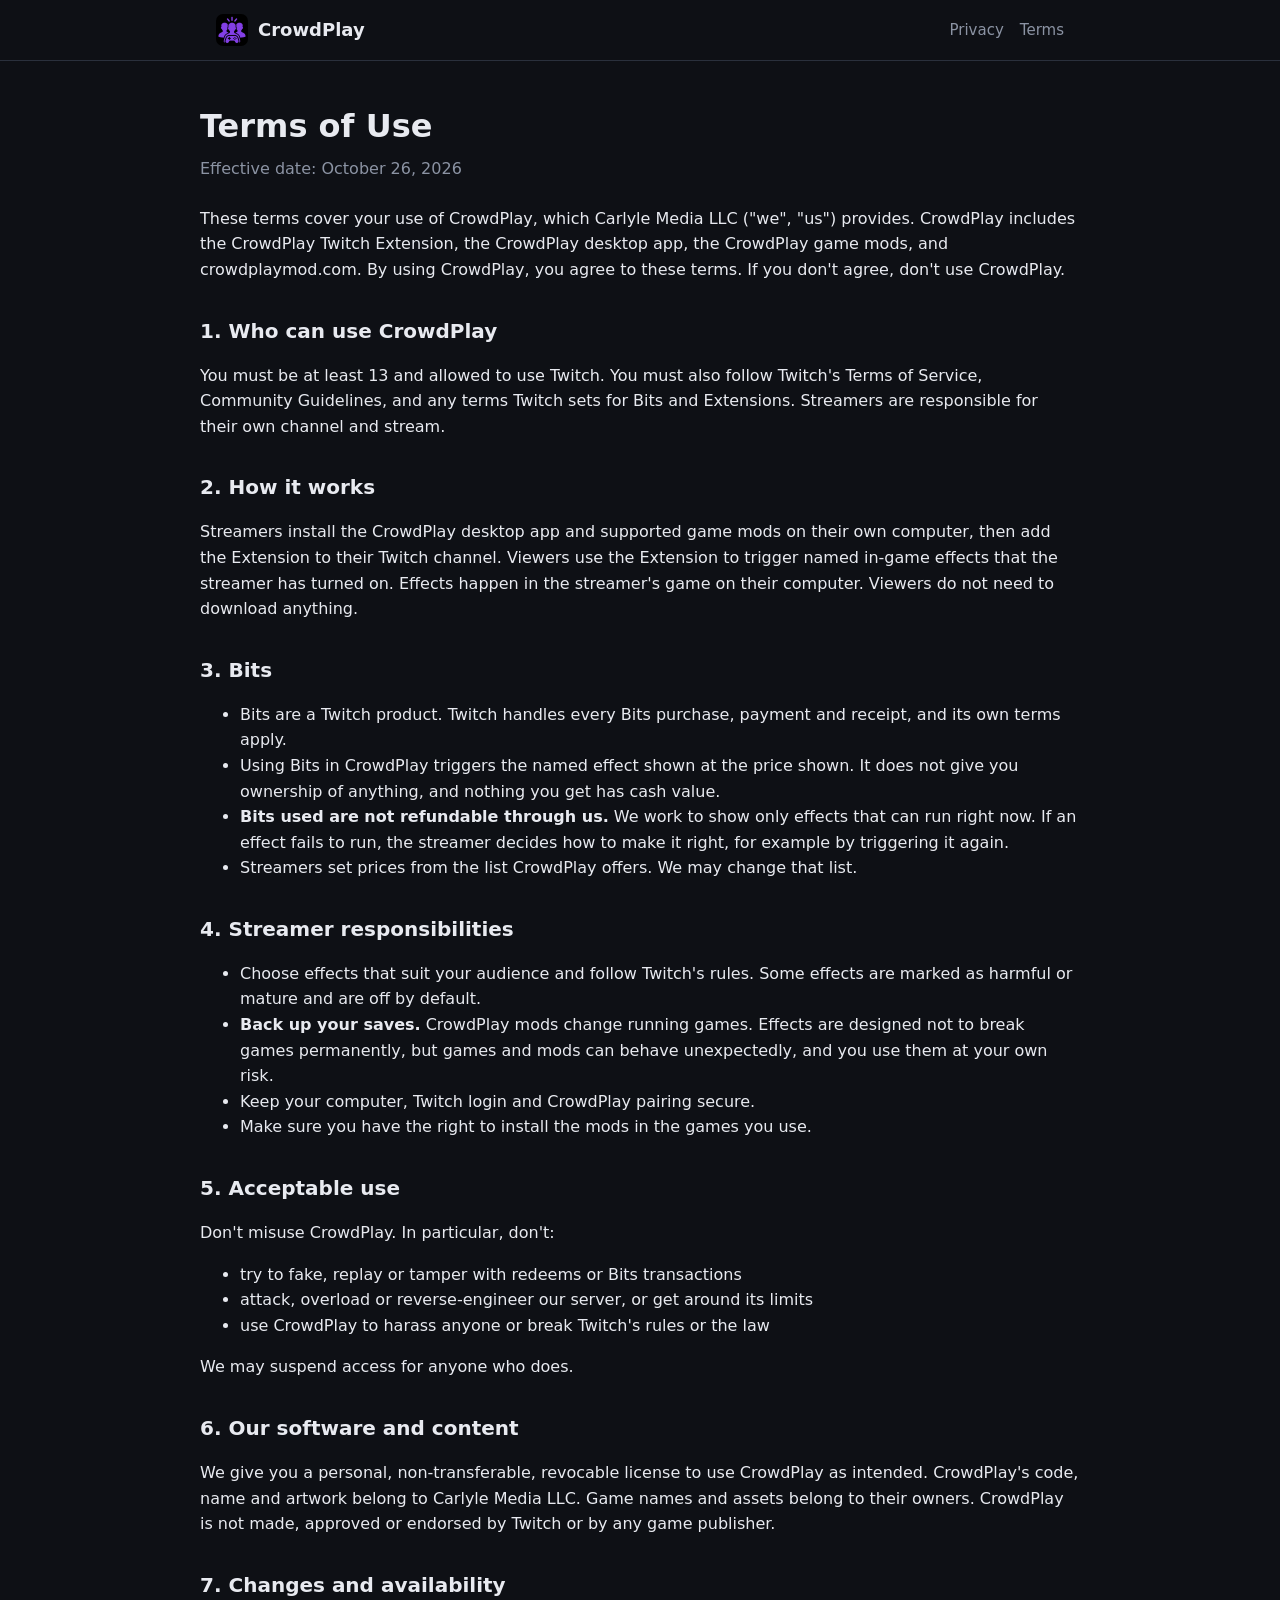
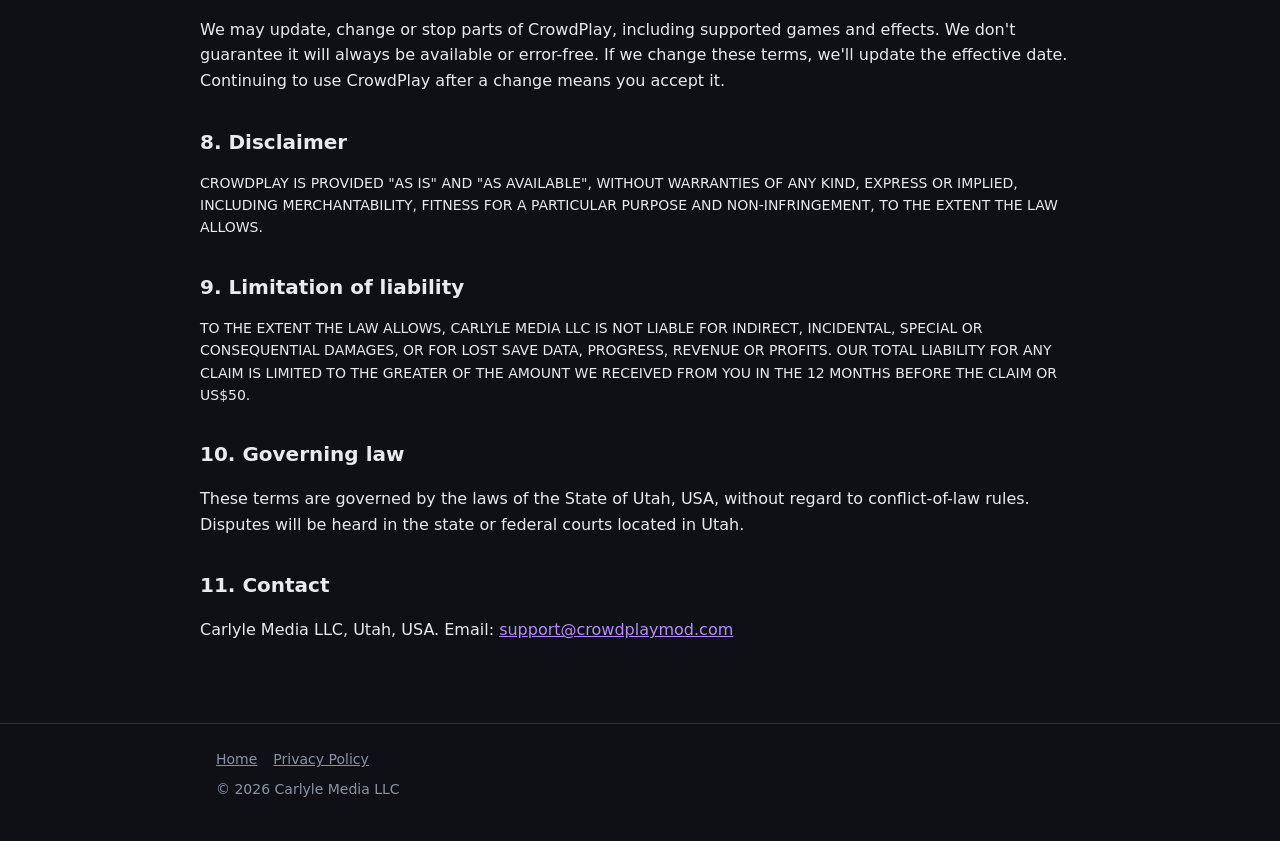
==== terms.html @ 8b581912 "Add files via upload" ====
<!doctype html>
<html lang="en">
<head>
  <meta charset="utf-8">
  <meta name="viewport" content="width=device-width, initial-scale=1">
  <title>Terms of Use · CrowdPlay</title>
  <link rel="icon" type="image/png" href="favicon.png">
  <link rel="apple-touch-icon" href="apple-touch-icon.png">
  <link rel="stylesheet" href="style.css">
</head>
<body>
  <header class="site">
    <div class="wrap">
      <a class="brand" href="./"><img src="favicon.png" alt=""> CrowdPlay</a>
      <nav><a href="privacy.html">Privacy</a><a href="terms.html">Terms</a></nav>
    </div>
  </header>

  <main class="wrap legal">
    <h1>Terms of Use</h1>
    <p class="effective">Effective date: October 26, 2026</p>

    <p>These terms cover your use of CrowdPlay, which Carlyle Media LLC ("we", "us") provides. CrowdPlay includes the CrowdPlay Twitch Extension, the CrowdPlay desktop app, the CrowdPlay game mods, and crowdplaymod.com. By using CrowdPlay, you agree to these terms. If you don't agree, don't use CrowdPlay.</p>

    <h2>1. Who can use CrowdPlay</h2>
    <p>You must be at least 13 and allowed to use Twitch. You must also follow Twitch's Terms of Service, Community Guidelines, and any terms Twitch sets for Bits and Extensions. Streamers are responsible for their own channel and stream.</p>

    <h2>2. How it works</h2>
    <p>Streamers install the CrowdPlay desktop app and supported game mods on their own computer, then add the Extension to their Twitch channel. Viewers use the Extension to trigger named in-game effects that the streamer has turned on. Effects happen in the streamer's game on their computer. Viewers do not need to download anything.</p>

    <h2>3. Bits</h2>
    <ul>
      <li>Bits are a Twitch product. Twitch handles every Bits purchase, payment and receipt, and its own terms apply.</li>
      <li>Using Bits in CrowdPlay triggers the named effect shown at the price shown. It does not give you ownership of anything, and nothing you get has cash value.</li>
      <li><strong>Bits used are not refundable through us.</strong> We work to show only effects that can run right now. If an effect fails to run, the streamer decides how to make it right, for example by triggering it again.</li>
      <li>Streamers set prices from the list CrowdPlay offers. We may change that list.</li>
    </ul>

    <h2>4. Streamer responsibilities</h2>
    <ul>
      <li>Choose effects that suit your audience and follow Twitch's rules. Some effects are marked as harmful or mature and are off by default.</li>
      <li><strong>Back up your saves.</strong> CrowdPlay mods change running games. Effects are designed not to break games permanently, but games and mods can behave unexpectedly, and you use them at your own risk.</li>
      <li>Keep your computer, Twitch login and CrowdPlay pairing secure.</li>
      <li>Make sure you have the right to install the mods in the games you use.</li>
    </ul>

    <h2>5. Acceptable use</h2>
    <p>Don't misuse CrowdPlay. In particular, don't:</p>
    <ul>
      <li>try to fake, replay or tamper with redeems or Bits transactions</li>
      <li>attack, overload or reverse-engineer our server, or get around its limits</li>
      <li>use CrowdPlay to harass anyone or break Twitch's rules or the law</li>
    </ul>
    <p>We may suspend access for anyone who does.</p>

    <h2>6. Our software and content</h2>
    <p>We give you a personal, non-transferable, revocable license to use CrowdPlay as intended. CrowdPlay's code, name and artwork belong to Carlyle Media LLC. Game names and assets belong to their owners. CrowdPlay is not made, approved or endorsed by Twitch or by any game publisher.</p>

    <h2>7. Changes and availability</h2>
    <p>We may update, change or stop parts of CrowdPlay, including supported games and effects. We don't guarantee it will always be available or error-free. If we change these terms, we'll update the effective date. Continuing to use CrowdPlay after a change means you accept it.</p>

    <h2>8. Disclaimer</h2>
    <p class="caps">CROWDPLAY IS PROVIDED "AS IS" AND "AS AVAILABLE", WITHOUT WARRANTIES OF ANY KIND, EXPRESS OR IMPLIED, INCLUDING MERCHANTABILITY, FITNESS FOR A PARTICULAR PURPOSE AND NON-INFRINGEMENT, TO THE EXTENT THE LAW ALLOWS.</p>

    <h2>9. Limitation of liability</h2>
    <p class="caps">TO THE EXTENT THE LAW ALLOWS, CARLYLE MEDIA LLC IS NOT LIABLE FOR INDIRECT, INCIDENTAL, SPECIAL OR CONSEQUENTIAL DAMAGES, OR FOR LOST SAVE DATA, PROGRESS, REVENUE OR PROFITS. OUR TOTAL LIABILITY FOR ANY CLAIM IS LIMITED TO THE GREATER OF THE AMOUNT WE RECEIVED FROM YOU IN THE 12 MONTHS BEFORE THE CLAIM OR US$50.</p>

    <h2>10. Governing law</h2>
    <p>These terms are governed by the laws of the State of Utah, USA, without regard to conflict-of-law rules. Disputes will be heard in the state or federal courts located in Utah.</p>

    <h2>11. Contact</h2>
    <p>Carlyle Media LLC, Utah, USA. Email: <a href="mailto:support@crowdplaymod.com">support@crowdplaymod.com</a></p>
  </main>

  <footer class="site">
    <div class="wrap">
      <a href="./">Home</a><a href="privacy.html">Privacy Policy</a>
      <p>© 2026 Carlyle Media LLC</p>
    </div>
  </footer>
</body>
</html>
---- style.css ----
:root {
  --bg: #0e1015;
  --surface: #171b23;
  --border: #2a303c;
  --text: #e8eaf0;
  --muted: #8b93a3;
  --accent: #833fe6;
  --accent-text: #b48cff;
  --radius: 10px;
}

* { box-sizing: border-box; }

html { -webkit-text-size-adjust: 100%; }

body {
  margin: 0;
  background: var(--bg);
  color: var(--text);
  font: 16px/1.6 system-ui, -apple-system, "Segoe UI", Roboto, sans-serif;
}

a { color: var(--accent-text); }
a:hover { color: #fff; }

.wrap {
  max-width: 880px;
  margin: 0 auto;
  padding: 0 16px;
}

header.site {
  border-bottom: 1px solid var(--border);
}
header.site .wrap {
  display: flex;
  align-items: center;
  justify-content: space-between;
  gap: 16px;
  padding-top: 14px;
  padding-bottom: 14px;
}
.brand {
  display: flex;
  align-items: center;
  gap: 10px;
  color: var(--text);
  text-decoration: none;
  font-weight: 700;
  font-size: 18px;
}
.brand img { width: 32px; height: 32px; border-radius: 7px; }
nav a {
  color: var(--muted);
  text-decoration: none;
  margin-left: 16px;
  font-size: 15px;
}
nav a:hover { color: var(--text); }

.hero {
  text-align: center;
  padding: 64px 0 40px;
}
.hero img { width: 120px; height: 120px; border-radius: 24px; }
.hero h1 {
  font-size: clamp(30px, 6vw, 46px);
  line-height: 1.15;
  margin: 24px 0 12px;
}
.hero p {
  color: var(--muted);
  font-size: 18px;
  max-width: 600px;
  margin: 0 auto;
}
.pill {
  display: inline-block;
  margin-top: 24px;
  padding: 6px 14px;
  border-radius: 999px;
  background: rgba(131, 63, 230, 0.16);
  color: var(--accent-text);
  font-size: 14px;
  font-weight: 600;
}

section { padding: 32px 0; }
section h2 { font-size: 24px; margin: 0 0 16px; }

.steps {
  display: grid;
  grid-template-columns: repeat(auto-fit, minmax(220px, 1fr));
  gap: 16px;
}
.card {
  background: var(--surface);
  border: 1px solid var(--border);
  border-radius: var(--radius);
  padding: 20px;
}
.card h3 { margin: 0 0 6px; font-size: 17px; }
.card p { margin: 0; color: var(--muted); font-size: 15px; }
.num {
  display: inline-flex;
  align-items: center;
  justify-content: center;
  width: 28px;
  height: 28px;
  border-radius: 50%;
  background: var(--accent);
  color: #fff;
  font-weight: 700;
  font-size: 14px;
  margin-bottom: 10px;
}

.games {
  display: flex;
  flex-wrap: wrap;
  gap: 10px;
  padding: 0;
  margin: 0;
  list-style: none;
}
.games li {
  background: var(--surface);
  border: 1px solid var(--border);
  border-radius: 999px;
  padding: 6px 14px;
  font-size: 15px;
}

.legal { padding: 40px 0 24px; }
.legal h1 { font-size: 32px; margin: 0 0 4px; }
.legal h2 { font-size: 20px; margin: 32px 0 8px; }
.legal .effective { color: var(--muted); margin: 0 0 24px; }
.legal table {
  width: 100%;
  border-collapse: collapse;
  margin: 8px 0;
  font-size: 15px;
}
.legal th, .legal td {
  text-align: left;
  padding: 8px 10px;
  border: 1px solid var(--border);
  vertical-align: top;
}
.legal th { background: var(--surface); }
.caps { font-size: 14px; }

footer.site {
  border-top: 1px solid var(--border);
  margin-top: 40px;
  padding: 24px 0 40px;
  color: var(--muted);
  font-size: 14px;
}
footer.site a { color: var(--muted); margin-right: 16px; }
footer.site p { margin: 8px 0 0; }
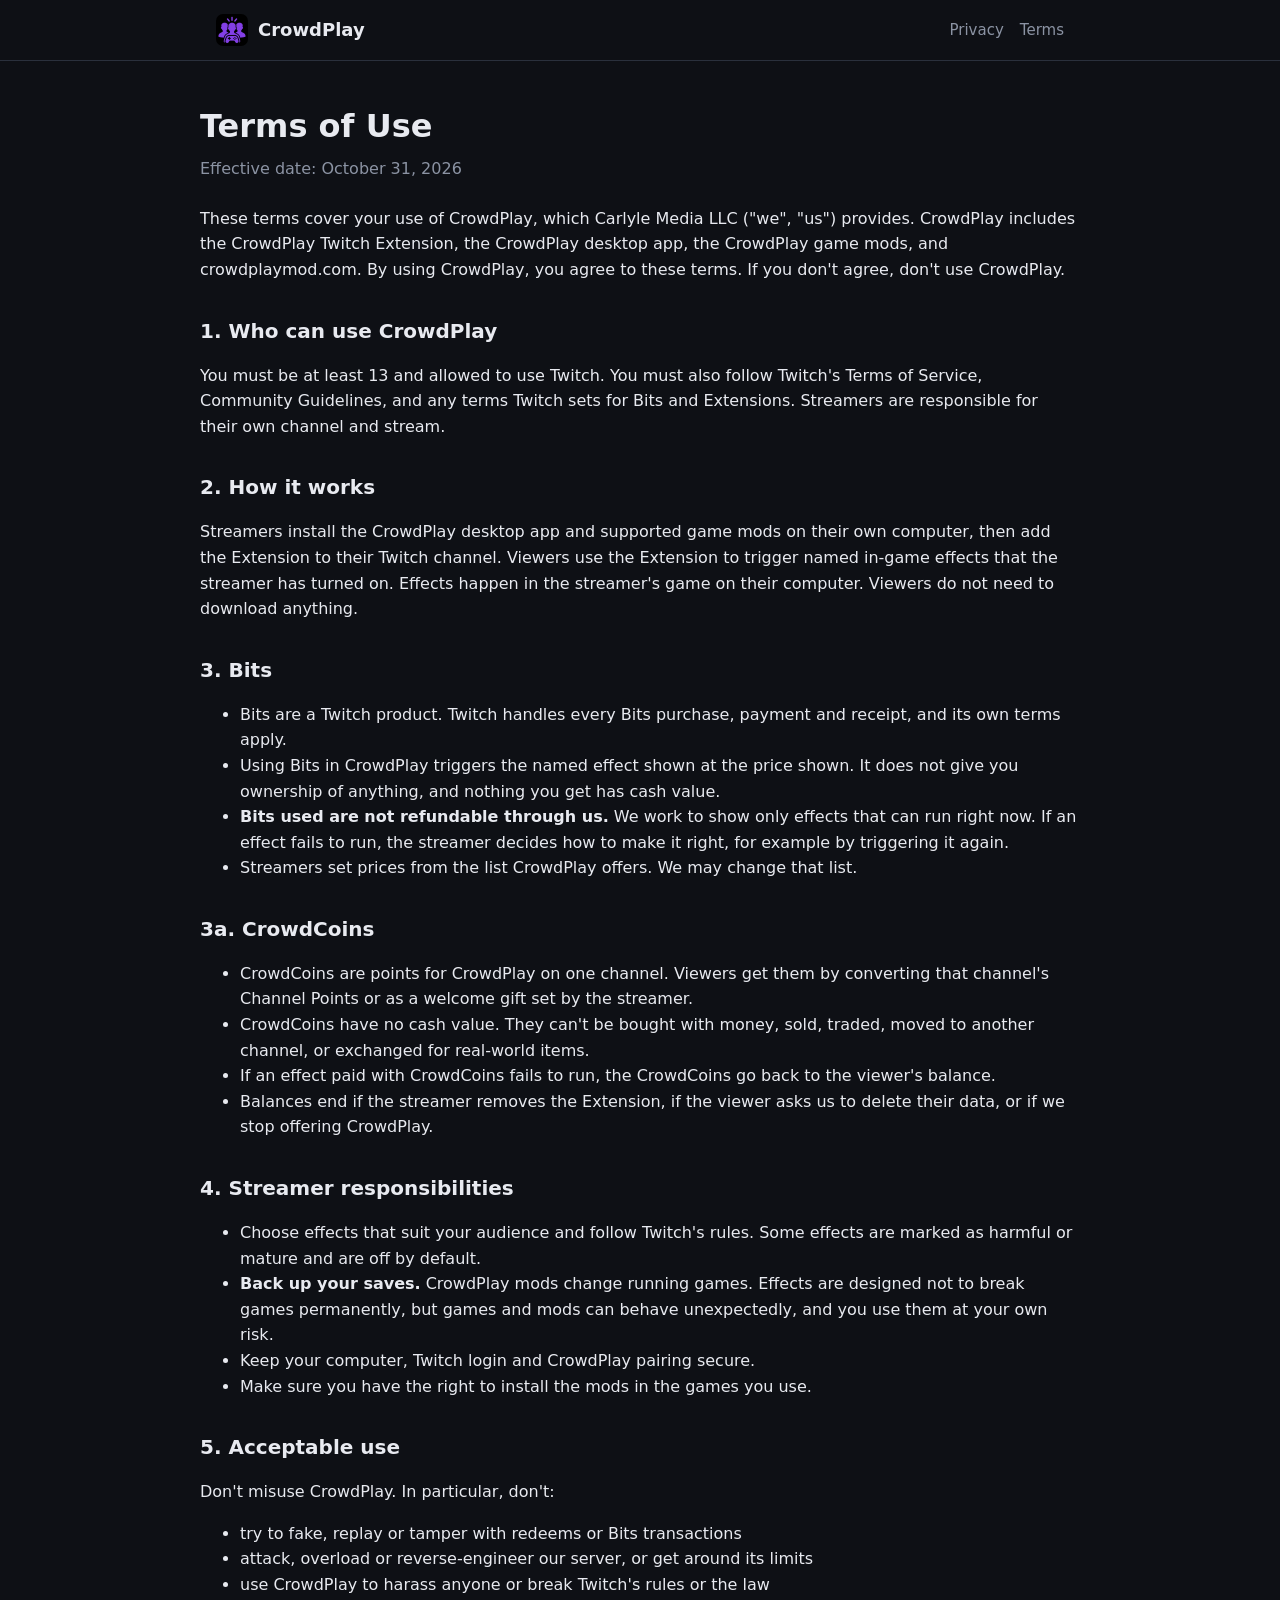
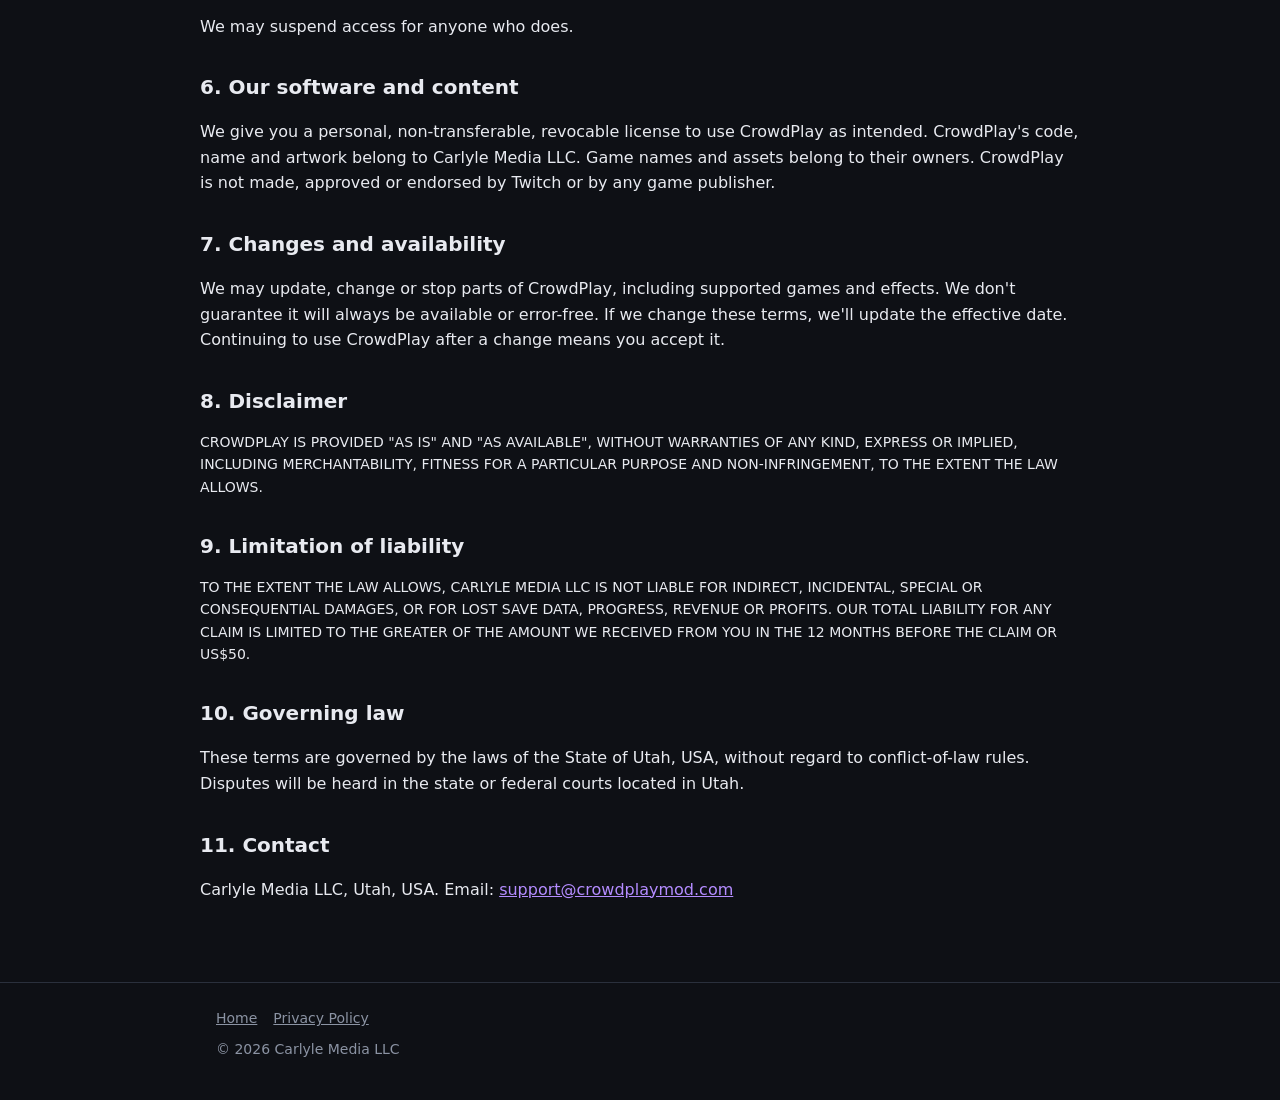
==== commit 850c69a7: "Add files via upload" ====
--- a/terms.html
+++ b/terms.html
@@ -18,7 +18,7 @@
 
   <main class="wrap legal">
     <h1>Terms of Use</h1>
-    <p class="effective">Effective date: October 26, 2026</p>
+    <p class="effective">Effective date: October 31, 2026</p>
 
     <p>These terms cover your use of CrowdPlay, which Carlyle Media LLC ("we", "us") provides. CrowdPlay includes the CrowdPlay Twitch Extension, the CrowdPlay desktop app, the CrowdPlay game mods, and crowdplaymod.com. By using CrowdPlay, you agree to these terms. If you don't agree, don't use CrowdPlay.</p>
 
@@ -34,6 +34,14 @@
       <li>Using Bits in CrowdPlay triggers the named effect shown at the price shown. It does not give you ownership of anything, and nothing you get has cash value.</li>
       <li><strong>Bits used are not refundable through us.</strong> We work to show only effects that can run right now. If an effect fails to run, the streamer decides how to make it right, for example by triggering it again.</li>
       <li>Streamers set prices from the list CrowdPlay offers. We may change that list.</li>
+    </ul>
+
+    <h2>3a. CrowdCoins</h2>
+    <ul>
+      <li>CrowdCoins are points for CrowdPlay on one channel. Viewers get them by converting that channel's Channel Points or as a welcome gift set by the streamer.</li>
+      <li>CrowdCoins have no cash value. They can't be bought with money, sold, traded, moved to another channel, or exchanged for real-world items.</li>
+      <li>If an effect paid with CrowdCoins fails to run, the CrowdCoins go back to the viewer's balance.</li>
+      <li>Balances end if the streamer removes the Extension, if the viewer asks us to delete their data, or if we stop offering CrowdPlay.</li>
     </ul>
 
     <h2>4. Streamer responsibilities</h2>
